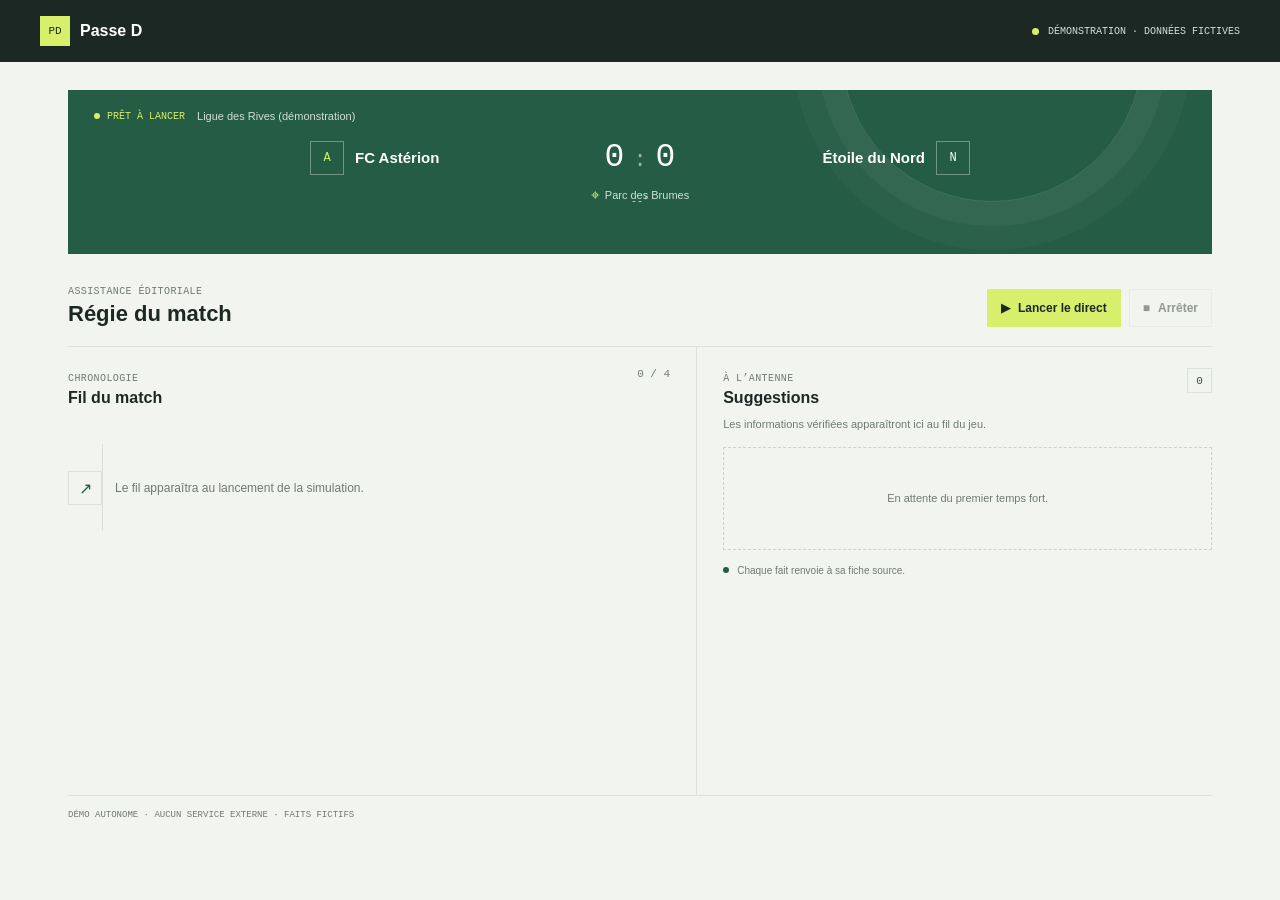
==== index.html @ b265de1b "Publish static Passe D demo on Pages" ====
<!doctype html>
<html lang="fr" data-mode="static">
  <head>
    <meta charset="utf-8">
    <meta name="viewport" content="width=device-width, initial-scale=1">
    <meta name="theme-color" content="#f2f4ef">
    <title>Passe D · Régie en direct</title>
    <link rel="stylesheet" href="app/static/style.css">
    <script src="app/static/selector.js" defer></script>
    <script src="app/static/app.js" defer></script>
  </head>
  <body>
    <header class="topbar">
      <a class="wordmark" href="./" aria-label="Passe D, accueil"><span class="mark">PD</span><span>Passe D</span></a>
      <span class="demo-tag"><span></span>DÉMONSTRATION · DONNÉES FICTIVES</span>
    </header>

    <main>
      <section class="match-strip" aria-label="Rencontre en cours">
        <div class="match-meta"><span class="live-state" id="connection-state">PRÊT À LANCER</span><span id="competition">Ligue des Rives</span></div>
        <div class="scoreboard">
          <div class="team home-team"><span class="team-mark mark-home">A</span><span id="home-team">FC Astérion</span></div>
          <div class="score"><span id="home-score">0</span><span class="score-separator">:</span><span id="away-score">0</span><small id="clock">--’</small></div>
          <div class="team away-team"><span id="away-team">Étoile du Nord</span><span class="team-mark mark-away">N</span></div>
        </div>
        <div class="venue-line"><span class="venue-pin" aria-hidden="true">⌖</span><span id="stadium">Parc des Brumes</span></div>
      </section>

      <section class="control-row" aria-label="Commandes de simulation">
        <div class="section-heading"><span class="eyebrow">ASSISTANCE ÉDITORIALE</span><h1>Régie du match</h1></div>
        <div class="controls">
          <button class="button button-primary" id="start-button" type="button" disabled><span aria-hidden="true">▶</span> Lancer le direct</button>
          <button class="button button-quiet" id="stop-button" type="button" disabled><span aria-hidden="true">■</span> Arrêter</button>
        </div>
      </section>

      <section class="workspace" aria-label="Fil du match et suggestions">
        <div class="timeline-panel">
          <div class="panel-head"><div><span class="eyebrow">CHRONOLOGIE</span><h2>Fil du match</h2></div><span class="event-count" id="event-count">0 / 4</span></div>
          <ol class="timeline" id="timeline" aria-live="polite">
            <li class="empty-timeline" id="empty-timeline"><span class="empty-icon">↗</span><span>Le fil apparaîtra au lancement de la simulation.</span></li>
          </ol>
        </div>

        <aside class="suggestions-panel" aria-labelledby="suggestions-title">
          <div class="panel-head"><div><span class="eyebrow">À L’ANTENNE</span><h2 id="suggestions-title">Suggestions</h2></div><span class="suggestion-count" id="suggestion-count">0</span></div>
          <p class="suggestion-intro" id="suggestion-intro">Les informations vérifiées apparaîtront ici au fil du jeu.</p>
          <div class="suggestion-list" id="suggestions" aria-live="polite" aria-relevant="additions text">
            <div class="empty-suggestions" id="empty-suggestions">En attente du premier temps fort.</div>
          </div>
          <div class="source-note"><span class="source-dot"></span>Chaque fait renvoie à sa fiche source.</div>
        </aside>
      </section>
      <footer>Démo autonome · Aucun service externe · Faits fictifs</footer>
    </main>
  </body>
</html>
---- app/static/style.css ----
:root {
  color-scheme: light;
  --paper: #f2f4ef;
  --surface: #ffffff;
  --ink: #1c2824;
  --muted: #6f7a73;
  --line: #dce2da;
  --green: #245c45;
  --lime: #d7ef6a;
  --red: #bd4d3e;
  --blue: #477a89;
  --mono: 'SFMono-Regular', Consolas, 'Liberation Mono', monospace;
  --sans: 'Avenir Next', 'Trebuchet MS', sans-serif;
}

* { box-sizing: border-box; }
body { margin: 0; background: var(--paper); color: var(--ink); font-family: var(--sans); font-size: 14px; }
button { font: inherit; }
.topbar { height: 62px; display: flex; align-items: center; justify-content: space-between; padding: 0 max(28px, calc((100vw - 1200px) / 2)); background: #1c2824; color: white; }
.wordmark { display: flex; align-items: center; gap: 10px; color: inherit; text-decoration: none; font-weight: 800; font-size: 16px; }
.mark { width: 30px; height: 30px; display: grid; place-items: center; background: var(--lime); color: var(--ink); font: 500 11px var(--mono); }
.demo-tag { display: flex; align-items: center; gap: 9px; color: #d4dfd5; font: 10px var(--mono); letter-spacing: 0; }
.demo-tag span, .source-dot { width: 7px; height: 7px; border-radius: 50%; background: var(--lime); }
main { max-width: 1200px; margin: 0 auto; padding: 28px 28px 24px; }
.match-strip { position: relative; overflow: hidden; min-height: 164px; padding: 20px 26px 17px; color: white; background: var(--green); }
.match-strip::after { content: ''; position: absolute; width: 300px; height: 300px; right: 6%; top: -190px; border: 1px solid rgb(255 255 255 / 13%); border-radius: 50%; box-shadow: 0 0 0 24px rgb(255 255 255 / 4%), 0 0 0 48px rgb(255 255 255 / 3%); pointer-events: none; }
.match-meta { display: flex; align-items: center; gap: 12px; color: #d1dfd5; font-size: 11px; }
.live-state { display: inline-flex; align-items: center; gap: 7px; color: var(--lime); font: 10px var(--mono); }
.live-state::before { content: ''; width: 6px; height: 6px; background: currentColor; border-radius: 50%; }
.scoreboard { position: relative; z-index: 1; display: grid; grid-template-columns: 1fr 132px 1fr; align-items: center; max-width: 660px; margin: 17px auto 10px; }
.team { display: flex; align-items: center; gap: 11px; font-size: 15px; font-weight: 700; }
.away-team { justify-content: flex-end; text-align: right; }
.team-mark { display: grid; flex: 0 0 34px; place-items: center; width: 34px; height: 34px; border: 1px solid rgb(255 255 255 / 35%); color: var(--lime); font: 500 12px var(--mono); }
.mark-away { color: #fff; }
.score { display: flex; justify-content: center; align-items: baseline; gap: 9px; font: 500 33px var(--mono); }
.score-separator { color: #9eb4a3; font-size: 22px; }
.score small { position: absolute; margin-top: 57px; color: #d1dfd5; font: 10px var(--mono); }
.venue-line { display: flex; justify-content: center; align-items: center; gap: 6px; color: #d1dfd5; font-size: 11px; }
.venue-pin { color: var(--lime); font-size: 15px; }
.control-row { display: flex; align-items: flex-end; justify-content: space-between; padding: 27px 0 19px; }
.eyebrow { color: var(--muted); font: 10px var(--mono); letter-spacing: .04em; }
h1, h2, p { margin: 0; }
h1 { margin-top: 4px; font-size: 22px; line-height: 1.2; }
h2 { margin-top: 4px; font-size: 16px; line-height: 1.2; }
.controls { display: flex; gap: 8px; }
.button { display: inline-flex; align-items: center; gap: 8px; height: 38px; padding: 0 13px; border: 1px solid transparent; cursor: pointer; font-size: 12px; font-weight: 700; transition: background .16s ease, transform .16s ease; }
.button:not(:disabled):active { transform: translateY(1px); }
.button-primary { background: var(--lime); color: var(--ink); }
.button-primary:hover:not(:disabled) { background: #c8e34d; }
.button-quiet { background: transparent; border-color: var(--line); color: var(--ink); }
.button-quiet:hover:not(:disabled) { background: #e7ebe4; }
.button:disabled { cursor: not-allowed; opacity: .44; }
.workspace { display: grid; grid-template-columns: minmax(0, 1.1fr) minmax(320px, .9fr); min-height: 450px; border-top: 1px solid var(--line); border-bottom: 1px solid var(--line); }
.timeline-panel { padding: 21px 26px 25px 0; border-right: 1px solid var(--line); }
.suggestions-panel { padding: 21px 0 25px 26px; }
.panel-head { display: flex; align-items: flex-start; justify-content: space-between; min-height: 43px; }
.event-count, .suggestion-count { color: var(--muted); font: 11px var(--mono); }
.suggestion-count { display: grid; width: 25px; height: 25px; place-items: center; border: 1px solid var(--line); color: var(--green); }
.timeline { position: relative; display: flex; flex-direction: column; gap: 0; margin: 17px 0 0; padding: 0; list-style: none; }
.timeline::before { content: ''; position: absolute; left: 34px; top: 16px; bottom: 17px; width: 1px; background: var(--line); }
.timeline-entry { position: relative; display: grid; grid-template-columns: 43px minmax(0, 1fr); gap: 15px; padding: 0 0 21px; animation: appear .28s ease both; }
.event-time { z-index: 1; width: 43px; padding: 4px 0; background: var(--paper); color: var(--green); text-align: center; font: 11px var(--mono); }
.event-copy { padding-top: 3px; }
.event-type { display: inline-flex; align-items: center; gap: 6px; margin-bottom: 5px; color: var(--muted); font: 9px var(--mono); text-transform: uppercase; }
.event-type::before { content: ''; width: 6px; height: 6px; background: var(--blue); border-radius: 50%; }
.event-type.goal::before { background: var(--red); }
.event-type.temps_mort::before { background: #a88334; }
.event-copy p { max-width: 570px; font-size: 13px; line-height: 1.55; }
.empty-timeline { display: flex; align-items: center; gap: 13px; min-height: 120px; color: var(--muted); font-size: 12px; }
.empty-icon { display: grid; width: 34px; height: 34px; place-items: center; border: 1px solid var(--line); color: var(--green); font-size: 16px; }
.suggestion-intro { margin: 5px 0 14px; color: var(--muted); font-size: 11px; line-height: 1.5; }
.suggestion-list { display: grid; gap: 9px; }
.suggestion-card { position: relative; padding: 13px 14px 12px; border-left: 3px solid var(--lime); background: var(--surface); animation: appear .28s ease both; }
.suggestion-card:nth-child(2) { animation-delay: 50ms; }
.suggestion-card:nth-child(3) { animation-delay: 100ms; }
.suggestion-title { margin-bottom: 6px; font-size: 12px; font-weight: 800; }
.suggestion-fact { color: #44524b; font-size: 11px; line-height: 1.5; }
.suggestion-source { display: block; margin-top: 9px; color: var(--muted); font: 9px var(--mono); overflow-wrap: anywhere; }
.empty-suggestions { min-height: 103px; display: grid; place-items: center; border: 1px dashed #cbd4cb; color: var(--muted); font-size: 11px; text-align: center; }
.source-note { display: flex; align-items: center; gap: 8px; margin-top: 15px; color: var(--muted); font-size: 10px; }
.source-note .source-dot { width: 6px; height: 6px; background: var(--green); }
footer { padding-top: 14px; color: var(--muted); font: 9px var(--mono); text-transform: uppercase; }
@keyframes appear { from { opacity: 0; transform: translateY(5px); } to { opacity: 1; transform: translateY(0); } }

@media (max-width: 720px) {
  .topbar { height: 56px; padding: 0 18px; }
  .demo-tag { gap: 6px; font-size: 8px; }
  main { padding: 18px 18px 20px; }
  .match-strip { min-height: 150px; padding: 17px 14px 14px; }
  .scoreboard { grid-template-columns: minmax(0, 1fr) 84px minmax(0, 1fr); margin-top: 19px; }
  .team { gap: 7px; font-size: 12px; line-height: 1.3; }
  .team-mark { flex-basis: 27px; width: 27px; height: 27px; }
  .score { gap: 6px; font-size: 28px; }
  .control-row { align-items: flex-start; flex-direction: column; gap: 15px; padding: 22px 0 15px; }
  .workspace { grid-template-columns: 1fr; }
  .timeline-panel { padding: 19px 0 18px; border-right: 0; border-bottom: 1px solid var(--line); }
  .suggestions-panel { padding: 19px 0 21px; }
  .timeline::before { bottom: 12px; }
  .suggestion-intro { margin-bottom: 11px; }
}
@media (max-width: 390px) {
  .topbar { padding: 0 12px; }
  .demo-tag { font-size: 7px; }
  main { padding-right: 12px; padding-left: 12px; }
  .scoreboard { grid-template-columns: minmax(0, 1fr) 70px minmax(0, 1fr); }
  .team { font-size: 11px; }
  .team-mark { display: none; }
  .button { padding: 0 10px; }
}
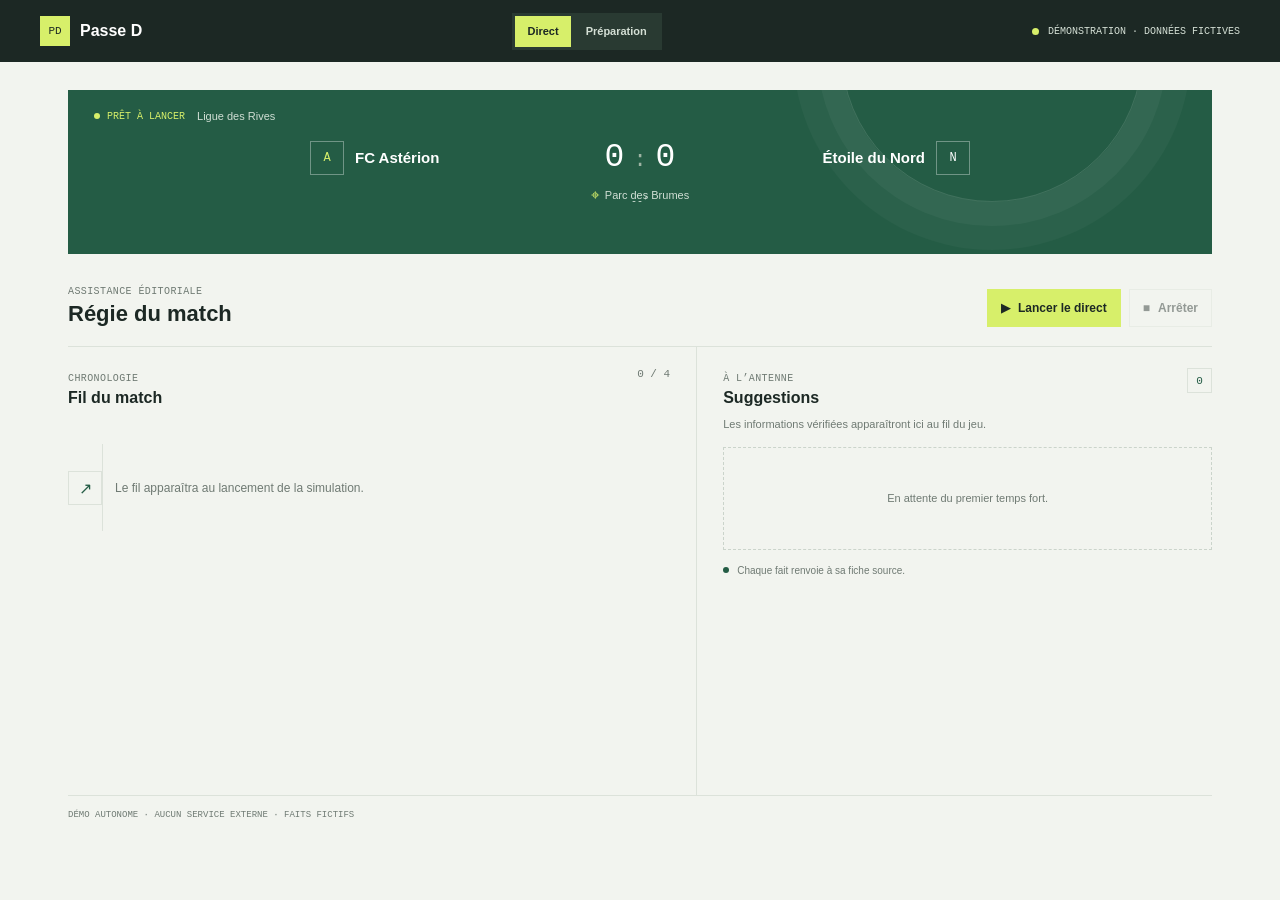
==== commit 8d4e1999: "Add pre-match preparation mode" ====
--- a/index.html
+++ b/index.html
@@ -7,15 +7,21 @@
     <title>Passe D · Régie en direct</title>
     <link rel="stylesheet" href="app/static/style.css">
     <script src="app/static/selector.js" defer></script>
+    <script src="app/static/preparation.js" defer></script>
     <script src="app/static/app.js" defer></script>
   </head>
   <body>
     <header class="topbar">
       <a class="wordmark" href="./" aria-label="Passe D, accueil"><span class="mark">PD</span><span>Passe D</span></a>
+      <nav class="view-tabs" role="tablist" aria-label="Mode de travail">
+        <button class="view-tab is-active" id="live-tab" type="button" role="tab" aria-selected="true" aria-controls="live-view">Direct</button>
+        <button class="view-tab" id="preparation-tab" type="button" role="tab" aria-selected="false" aria-controls="preparation-view">Préparation</button>
+      </nav>
       <span class="demo-tag"><span></span>DÉMONSTRATION · DONNÉES FICTIVES</span>
     </header>
 
     <main>
+      <section id="live-view" role="tabpanel" aria-labelledby="live-tab">
       <section class="match-strip" aria-label="Rencontre en cours">
         <div class="match-meta"><span class="live-state" id="connection-state">PRÊT À LANCER</span><span id="competition">Ligue des Rives</span></div>
         <div class="scoreboard">
@@ -44,6 +50,10 @@
 
         <aside class="suggestions-panel" aria-labelledby="suggestions-title">
           <div class="panel-head"><div><span class="eyebrow">À L’ANTENNE</span><h2 id="suggestions-title">Suggestions</h2></div><span class="suggestion-count" id="suggestion-count">0</span></div>
+          <section class="pinned-panel" id="pinned-section" aria-labelledby="pinned-title" hidden>
+            <div class="panel-head pinned-head"><div><span class="eyebrow">REPÈRES SAUVEGARDÉS</span><h3 id="pinned-title">Fiche de préparation</h3></div><span class="suggestion-count" id="pinned-count">0</span></div>
+            <div class="pinned-list" id="pinned-list"></div>
+          </section>
           <p class="suggestion-intro" id="suggestion-intro">Les informations vérifiées apparaîtront ici au fil du jeu.</p>
           <div class="suggestion-list" id="suggestions" aria-live="polite" aria-relevant="additions text">
             <div class="empty-suggestions" id="empty-suggestions">En attente du premier temps fort.</div>
@@ -51,6 +61,31 @@
           <div class="source-note"><span class="source-dot"></span>Chaque fait renvoie à sa fiche source.</div>
         </aside>
       </section>
+      </section>
+
+      <section id="preparation-view" role="tabpanel" aria-labelledby="preparation-tab" hidden>
+        <div class="preparation-heading">
+          <div><span class="eyebrow">AVANT LE COUP D’ENVOI</span><h1>Préparation du match</h1></div>
+          <span class="demo-tag demo-tag-light"><span></span>DONNÉES FICTIVES</span>
+        </div>
+        <p class="preparation-intro">Choisissez un ou plusieurs éléments pour consulter les faits disponibles dans la base.</p>
+        <form class="preparation-form" id="preparation-form">
+          <label class="preparation-field" for="player-input"><span>Joueur <small>facultatif</small></span><input id="player-input" name="player" list="player-options" autocomplete="off" placeholder="Ex. Inès Vela"></label>
+          <datalist id="player-options"></datalist>
+          <label class="preparation-field" for="competition-input"><span>Championnat <small>facultatif</small></span><input id="competition-input" name="competition" list="competition-options" autocomplete="off" placeholder="Ex. Ligue des Rives"></label>
+          <datalist id="competition-options"></datalist>
+          <label class="preparation-field" for="stadium-input"><span>Stade <small>facultatif</small></span><input id="stadium-input" name="stadium" list="stadium-options" autocomplete="off" placeholder="Ex. Parc des Brumes"></label>
+          <datalist id="stadium-options"></datalist>
+          <button class="button button-primary preparation-submit" type="submit"><span aria-hidden="true">⌕</span> Rechercher les faits</button>
+        </form>
+        <p class="preparation-status" id="preparation-status" role="status" aria-live="polite">La recherche s’appuie uniquement sur les données présentes dans la base.</p>
+        <section class="preparation-pinned" id="preparation-pinned-section" aria-labelledby="preparation-pinned-title" hidden>
+          <div class="preparation-group-head"><h2 id="preparation-pinned-title">Fiche épinglée pour le match</h2><span class="preparation-group-count" id="preparation-pin-count">0 FAIT</span></div>
+          <div class="preparation-facts" id="preparation-pinned-list"></div>
+        </section>
+        <div class="preparation-results" id="preparation-results" aria-live="polite"></div>
+      </section>
+
       <footer>Démo autonome · Aucun service externe · Faits fictifs</footer>
     </main>
   </body>
--- a/app/static/style.css
+++ b/app/static/style.css
@@ -16,11 +16,15 @@
 * { box-sizing: border-box; }
 body { margin: 0; background: var(--paper); color: var(--ink); font-family: var(--sans); font-size: 14px; }
 button { font: inherit; }
-.topbar { height: 62px; display: flex; align-items: center; justify-content: space-between; padding: 0 max(28px, calc((100vw - 1200px) / 2)); background: #1c2824; color: white; }
+.topbar { height: 62px; display: flex; align-items: center; justify-content: space-between; gap: 18px; padding: 0 max(28px, calc((100vw - 1200px) / 2)); background: #1c2824; color: white; }
 .wordmark { display: flex; align-items: center; gap: 10px; color: inherit; text-decoration: none; font-weight: 800; font-size: 16px; }
 .mark { width: 30px; height: 30px; display: grid; place-items: center; background: var(--lime); color: var(--ink); font: 500 11px var(--mono); }
 .demo-tag { display: flex; align-items: center; gap: 9px; color: #d4dfd5; font: 10px var(--mono); letter-spacing: 0; }
 .demo-tag span, .source-dot { width: 7px; height: 7px; border-radius: 50%; background: var(--lime); }
+.view-tabs { display: flex; align-items: center; gap: 3px; padding: 3px; background: #293a32; }
+.view-tab { min-height: 31px; padding: 0 12px; border: 0; background: transparent; color: #d4dfd5; cursor: pointer; font-size: 11px; font-weight: 700; }
+.view-tab:hover { color: white; }
+.view-tab.is-active { background: var(--lime); color: var(--ink); }
 main { max-width: 1200px; margin: 0 auto; padding: 28px 28px 24px; }
 .match-strip { position: relative; overflow: hidden; min-height: 164px; padding: 20px 26px 17px; color: white; background: var(--green); }
 .match-strip::after { content: ''; position: absolute; width: 300px; height: 300px; right: 6%; top: -190px; border: 1px solid rgb(255 255 255 / 13%); border-radius: 50%; box-shadow: 0 0 0 24px rgb(255 255 255 / 4%), 0 0 0 48px rgb(255 255 255 / 3%); pointer-events: none; }
@@ -79,12 +83,48 @@
 .empty-suggestions { min-height: 103px; display: grid; place-items: center; border: 1px dashed #cbd4cb; color: var(--muted); font-size: 11px; text-align: center; }
 .source-note { display: flex; align-items: center; gap: 8px; margin-top: 15px; color: var(--muted); font-size: 10px; }
 .source-note .source-dot { width: 6px; height: 6px; background: var(--green); }
+.pinned-panel { margin: 12px 0 17px; padding-top: 13px; border-top: 1px solid var(--line); }
+.pinned-head { min-height: 35px; margin-bottom: 5px; }
+.pinned-head h3 { margin: 3px 0 0; font-size: 12px; }
+.pinned-list { display: grid; gap: 7px; }
+.preparation-heading { display: flex; align-items: center; justify-content: space-between; gap: 16px; padding: 17px 0 8px; }
+.preparation-heading h1 { margin-top: 4px; }
+.demo-tag-light { color: var(--muted); }
+.demo-tag-light span { background: var(--green); }
+.preparation-intro { max-width: 640px; margin: 4px 0 22px; color: var(--muted); font-size: 12px; line-height: 1.6; }
+.preparation-form { display: grid; grid-template-columns: repeat(3, minmax(0, 1fr)); align-items: end; gap: 14px; padding: 18px; border: 1px solid var(--line); background: #e9ede6; }
+.preparation-field { display: grid; gap: 7px; min-width: 0; font-size: 11px; font-weight: 800; }
+.preparation-field small { margin-left: 4px; color: var(--muted); font-size: 10px; font-weight: 500; }
+.preparation-field input { width: 100%; height: 40px; padding: 0 11px; border: 1px solid #cbd4cb; border-radius: 0; outline: none; background: var(--surface); color: var(--ink); font: 12px var(--sans); }
+.preparation-field input:focus { border-color: var(--green); box-shadow: 0 0 0 2px rgb(36 92 69 / 12%); }
+.preparation-submit { min-height: 40px; justify-content: center; grid-column: 1 / -1; justify-self: end; }
+.preparation-status { min-height: 21px; margin-top: 13px; color: var(--muted); font-size: 11px; }
+.preparation-status.is-error { color: var(--red); }
+.preparation-pinned { margin-top: 19px; }
+.preparation-pinned .preparation-group-head { margin-bottom: 10px; }
+.preparation-results { padding-bottom: 18px; }
+.preparation-group { margin-top: 24px; }
+.preparation-group-head { display: flex; align-items: baseline; justify-content: space-between; gap: 10px; padding-bottom: 9px; border-bottom: 1px solid var(--line); }
+.preparation-group-head h2 { margin: 0; }
+.preparation-group-count { color: var(--muted); font: 10px var(--mono); }
+.preparation-facts { display: grid; grid-template-columns: repeat(auto-fit, minmax(min(100%, 290px), 1fr)); gap: 9px; padding-top: 10px; }
+.preparation-fact { display: flex; flex-direction: column; align-items: flex-start; min-width: 0; padding: 13px 14px; border-left: 3px solid var(--lime); background: var(--surface); animation: appear .24s ease both; }
+.preparation-fact-title { margin: 0 0 6px; font-size: 12px; font-weight: 800; }
+.preparation-fact-copy { color: #44524b; font-size: 11px; line-height: 1.55; }
+.preparation-fact-source { display: block; margin-top: 9px; color: var(--muted); font: 9px var(--mono); overflow-wrap: anywhere; }
+.pin-button { display: inline-flex; align-items: center; gap: 6px; min-height: 29px; margin-top: 10px; padding: 0 8px; border: 1px solid var(--line); background: transparent; color: var(--green); cursor: pointer; font-size: 10px; font-weight: 700; }
+.pin-button:hover { border-color: var(--green); background: #f3f6f1; }
+.preparation-empty { padding: 13px 0; color: var(--muted); font-size: 11px; }
 footer { padding-top: 14px; color: var(--muted); font: 9px var(--mono); text-transform: uppercase; }
 @keyframes appear { from { opacity: 0; transform: translateY(5px); } to { opacity: 1; transform: translateY(0); } }
 
 @media (max-width: 720px) {
-  .topbar { height: 56px; padding: 0 18px; }
+  .topbar { display: grid; grid-template-columns: auto 1fr; height: auto; min-height: 56px; gap: 8px 10px; padding: 10px 18px; }
+  .wordmark { grid-column: 1; }
+  .view-tabs { grid-column: 1 / -1; grid-row: 2; }
+  .view-tab { flex: 1; }
   .demo-tag { gap: 6px; font-size: 8px; }
+  .topbar > .demo-tag { grid-column: 2; grid-row: 1; justify-self: end; }
   main { padding: 18px 18px 20px; }
   .match-strip { min-height: 150px; padding: 17px 14px 14px; }
   .scoreboard { grid-template-columns: minmax(0, 1fr) 84px minmax(0, 1fr); margin-top: 19px; }
@@ -97,9 +137,13 @@
   .suggestions-panel { padding: 19px 0 21px; }
   .timeline::before { bottom: 12px; }
   .suggestion-intro { margin-bottom: 11px; }
+  .preparation-heading { padding-top: 5px; }
+  .preparation-form { grid-template-columns: 1fr; padding: 14px; gap: 12px; }
+  .preparation-submit { grid-column: auto; justify-self: stretch; }
+  .preparation-group { margin-top: 21px; }
 }
 @media (max-width: 390px) {
-  .topbar { padding: 0 12px; }
+  .topbar { padding-right: 12px; padding-left: 12px; }
   .demo-tag { font-size: 7px; }
   main { padding-right: 12px; padding-left: 12px; }
   .scoreboard { grid-template-columns: minmax(0, 1fr) 70px minmax(0, 1fr); }
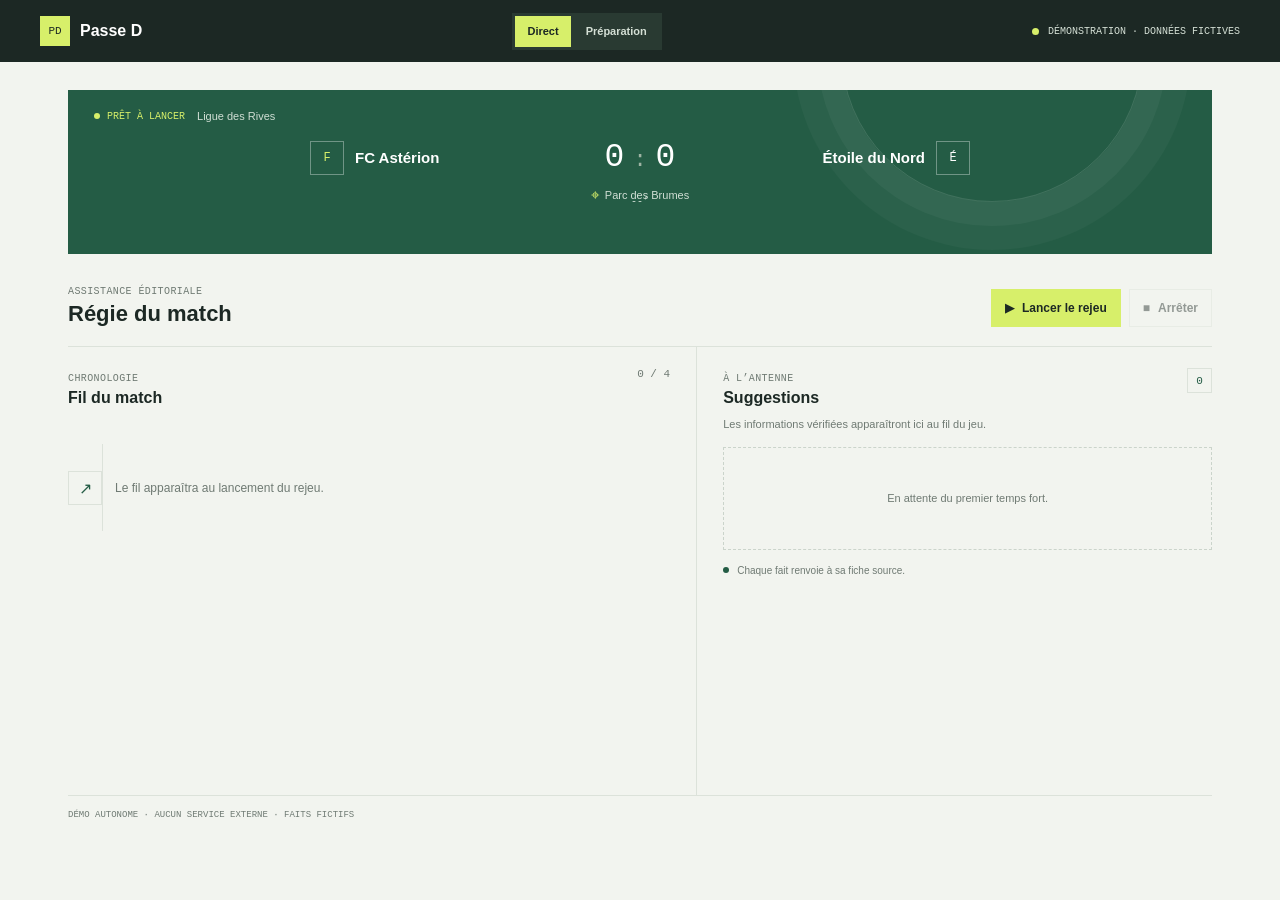
==== commit bc36ab21: "Ajoute un import de données réelles en local Remplace les données fictives par de vraies données qua" ====
--- a/index.html
+++ b/index.html
@@ -32,10 +32,10 @@
         <div class="venue-line"><span class="venue-pin" aria-hidden="true">⌖</span><span id="stadium">Parc des Brumes</span></div>
       </section>
 
-      <section class="control-row" aria-label="Commandes de simulation">
+      <section class="control-row" aria-label="Commandes de rejeu">
         <div class="section-heading"><span class="eyebrow">ASSISTANCE ÉDITORIALE</span><h1>Régie du match</h1></div>
         <div class="controls">
-          <button class="button button-primary" id="start-button" type="button" disabled><span aria-hidden="true">▶</span> Lancer le direct</button>
+          <button class="button button-primary" id="start-button" type="button" disabled><span aria-hidden="true">▶</span> Lancer le rejeu</button>
           <button class="button button-quiet" id="stop-button" type="button" disabled><span aria-hidden="true">■</span> Arrêter</button>
         </div>
       </section>
@@ -44,7 +44,7 @@
         <div class="timeline-panel">
           <div class="panel-head"><div><span class="eyebrow">CHRONOLOGIE</span><h2>Fil du match</h2></div><span class="event-count" id="event-count">0 / 4</span></div>
           <ol class="timeline" id="timeline" aria-live="polite">
-            <li class="empty-timeline" id="empty-timeline"><span class="empty-icon">↗</span><span>Le fil apparaîtra au lancement de la simulation.</span></li>
+            <li class="empty-timeline" id="empty-timeline"><span class="empty-icon">↗</span><span>Le fil apparaîtra au lancement du rejeu.</span></li>
           </ol>
         </div>
 
@@ -76,6 +76,9 @@
           <datalist id="competition-options"></datalist>
           <label class="preparation-field" for="stadium-input"><span>Stade <small>facultatif</small></span><input id="stadium-input" name="stadium" list="stadium-options" autocomplete="off" placeholder="Ex. Parc des Brumes"></label>
           <datalist id="stadium-options"></datalist>
+          <label class="preparation-field" for="home-team-input"><span>Équipe à domicile <small>facultatif</small></span><input id="home-team-input" name="homeTeam" list="team-options" autocomplete="off" placeholder="Ex. FC Astérion"></label>
+          <label class="preparation-field" for="away-team-input"><span>Équipe à l’extérieur <small>facultatif</small></span><input id="away-team-input" name="awayTeam" list="team-options" autocomplete="off" placeholder="Ex. Étoile du Nord"></label>
+          <datalist id="team-options"></datalist>
           <button class="button button-primary preparation-submit" type="submit"><span aria-hidden="true">⌕</span> Rechercher les faits</button>
         </form>
         <p class="preparation-status" id="preparation-status" role="status" aria-live="polite">La recherche s’appuie uniquement sur les données présentes dans la base.</p>
@@ -86,6 +89,7 @@
         <div class="preparation-results" id="preparation-results" aria-live="polite"></div>
       </section>
 
+      <aside class="data-attribution" id="data-attribution" hidden><span></span></aside>
       <footer>Démo autonome · Aucun service externe · Faits fictifs</footer>
     </main>
   </body>
--- a/app/static/style.css
+++ b/app/static/style.css
@@ -150,4 +150,8 @@
   .team { font-size: 11px; }
   .team-mark { display: none; }
   .button { padding: 0 10px; }
-}+}
+
+.data-attribution { display: flex; align-items: center; gap: 12px; margin-top: 24px; font-size: 13px; }
+.data-attribution[hidden] { display: none; }
+.data-attribution img { height: 28px; width: auto; }
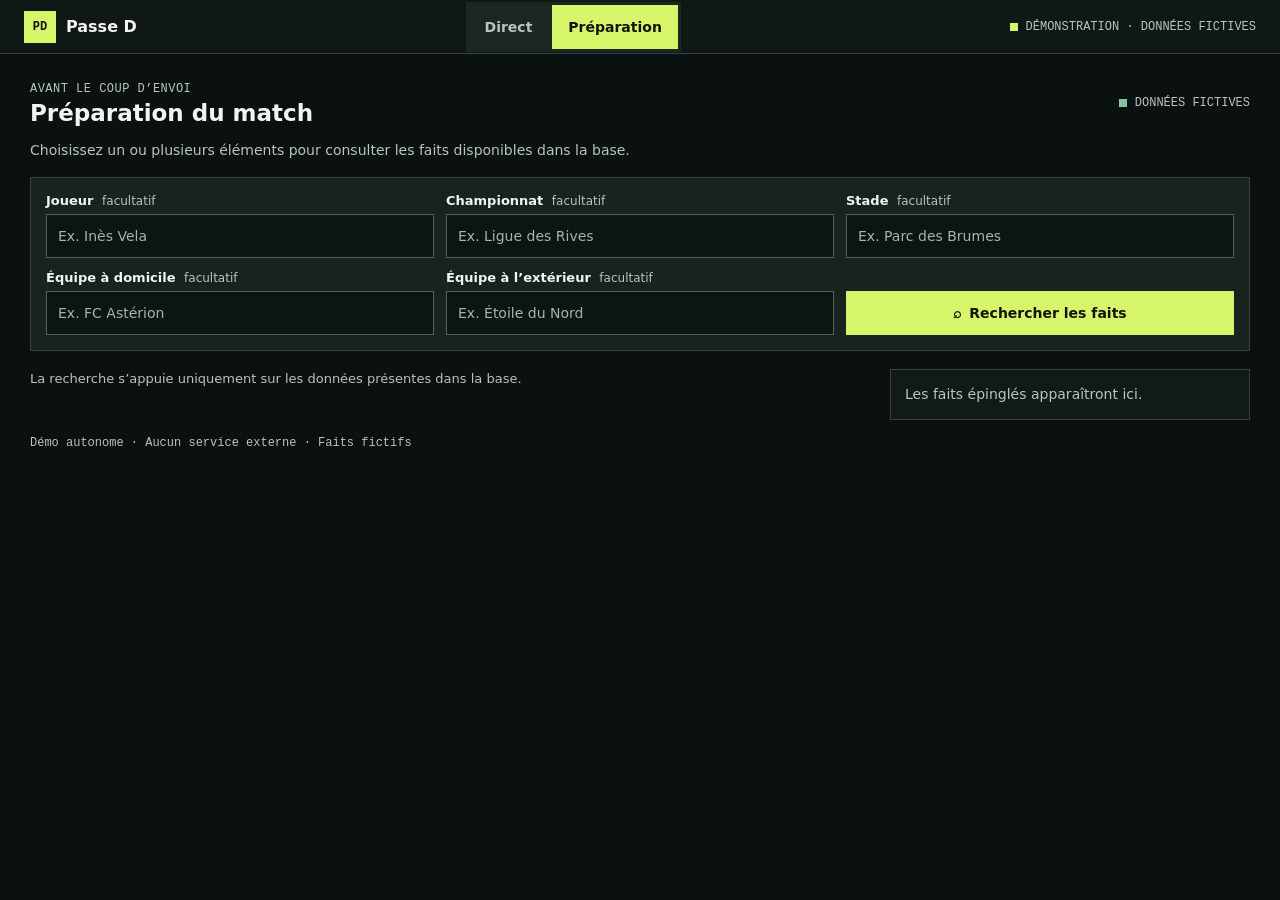
==== commit effe9434: "Rafraîchir l’interface de régie Co-authored-by: Copilot <223556219+Copilot@users.noreply.github.com>" ====
--- a/index.html
+++ b/index.html
@@ -3,39 +3,39 @@
   <head>
     <meta charset="utf-8">
     <meta name="viewport" content="width=device-width, initial-scale=1">
-    <meta name="theme-color" content="#f2f4ef">
+    <meta name="theme-color" content="#0b1110">
     <title>Passe D · Régie en direct</title>
     <link rel="stylesheet" href="app/static/style.css">
     <script src="app/static/selector.js" defer></script>
     <script src="app/static/preparation.js" defer></script>
     <script src="app/static/app.js" defer></script>
   </head>
-  <body>
+  <body class="preparation-active">
     <header class="topbar">
       <a class="wordmark" href="./" aria-label="Passe D, accueil"><span class="mark">PD</span><span>Passe D</span></a>
       <nav class="view-tabs" role="tablist" aria-label="Mode de travail">
-        <button class="view-tab is-active" id="live-tab" type="button" role="tab" aria-selected="true" aria-controls="live-view">Direct</button>
-        <button class="view-tab" id="preparation-tab" type="button" role="tab" aria-selected="false" aria-controls="preparation-view">Préparation</button>
+        <button class="view-tab" id="live-tab" type="button" role="tab" aria-selected="false" aria-controls="live-view">Direct</button>
+        <button class="view-tab is-active" id="preparation-tab" type="button" role="tab" aria-selected="true" aria-controls="preparation-view">Préparation</button>
       </nav>
       <span class="demo-tag"><span></span>DÉMONSTRATION · DONNÉES FICTIVES</span>
     </header>
 
     <main>
-      <section id="live-view" role="tabpanel" aria-labelledby="live-tab">
+      <section id="live-view" role="tabpanel" aria-labelledby="live-tab" hidden>
       <section class="match-strip" aria-label="Rencontre en cours">
         <div class="match-meta"><span class="live-state" id="connection-state">PRÊT À LANCER</span><span id="competition">Ligue des Rives</span></div>
         <div class="scoreboard">
-          <div class="team home-team"><span class="team-mark mark-home">A</span><span id="home-team">FC Astérion</span></div>
+          <div class="team home-team"><span id="home-team">FC Astérion</span></div>
           <div class="score"><span id="home-score">0</span><span class="score-separator">:</span><span id="away-score">0</span><small id="clock">--’</small></div>
-          <div class="team away-team"><span id="away-team">Étoile du Nord</span><span class="team-mark mark-away">N</span></div>
+          <div class="team away-team"><span id="away-team">Étoile du Nord</span></div>
         </div>
-        <div class="venue-line"><span class="venue-pin" aria-hidden="true">⌖</span><span id="stadium">Parc des Brumes</span></div>
+        <div class="venue-line"><span id="stadium">Parc des Brumes</span><span class="venue-separator" aria-hidden="true">·</span><span>Stade</span></div>
       </section>
 
-      <section class="control-row" aria-label="Commandes de rejeu">
+      <section class="control-row" aria-label="Commandes de simulation">
         <div class="section-heading"><span class="eyebrow">ASSISTANCE ÉDITORIALE</span><h1>Régie du match</h1></div>
         <div class="controls">
-          <button class="button button-primary" id="start-button" type="button" disabled><span aria-hidden="true">▶</span> Lancer le rejeu</button>
+          <button class="button button-primary" id="start-button" type="button" disabled><span aria-hidden="true">▶</span> Lancer le direct</button>
           <button class="button button-quiet" id="stop-button" type="button" disabled><span aria-hidden="true">■</span> Arrêter</button>
         </div>
       </section>
@@ -44,7 +44,7 @@
         <div class="timeline-panel">
           <div class="panel-head"><div><span class="eyebrow">CHRONOLOGIE</span><h2>Fil du match</h2></div><span class="event-count" id="event-count">0 / 4</span></div>
           <ol class="timeline" id="timeline" aria-live="polite">
-            <li class="empty-timeline" id="empty-timeline"><span class="empty-icon">↗</span><span>Le fil apparaîtra au lancement du rejeu.</span></li>
+            <li class="empty-timeline" id="empty-timeline"><span class="empty-icon">↗</span><span>Le fil apparaîtra au lancement de la simulation.</span></li>
           </ol>
         </div>
 
@@ -63,7 +63,7 @@
       </section>
       </section>
 
-      <section id="preparation-view" role="tabpanel" aria-labelledby="preparation-tab" hidden>
+      <section id="preparation-view" role="tabpanel" aria-labelledby="preparation-tab">
         <div class="preparation-heading">
           <div><span class="eyebrow">AVANT LE COUP D’ENVOI</span><h1>Préparation du match</h1></div>
           <span class="demo-tag demo-tag-light"><span></span>DONNÉES FICTIVES</span>
@@ -81,15 +81,21 @@
           <datalist id="team-options"></datalist>
           <button class="button button-primary preparation-submit" type="submit"><span aria-hidden="true">⌕</span> Rechercher les faits</button>
         </form>
-        <p class="preparation-status" id="preparation-status" role="status" aria-live="polite">La recherche s’appuie uniquement sur les données présentes dans la base.</p>
-        <section class="preparation-pinned" id="preparation-pinned-section" aria-labelledby="preparation-pinned-title" hidden>
-          <div class="preparation-group-head"><h2 id="preparation-pinned-title">Fiche épinglée pour le match</h2><span class="preparation-group-count" id="preparation-pin-count">0 FAIT</span></div>
-          <div class="preparation-facts" id="preparation-pinned-list"></div>
-        </section>
-        <div class="preparation-results" id="preparation-results" aria-live="polite"></div>
+        <div class="preparation-workspace">
+          <div class="preparation-main">
+            <p class="preparation-status" id="preparation-status" role="status" aria-live="polite">La recherche s’appuie uniquement sur les données présentes dans la base.</p>
+            <div class="preparation-results" id="preparation-results" aria-live="polite"></div>
+          </div>
+          <aside class="preparation-pin-column" aria-label="Fiche épinglée">
+            <section class="preparation-pinned" id="preparation-pinned-section" aria-labelledby="preparation-pinned-title" hidden>
+              <div class="preparation-group-head"><h2 id="preparation-pinned-title">Fiche épinglée pour le match</h2><span class="preparation-group-count" id="preparation-pin-count">0 FAIT</span></div>
+              <div class="preparation-facts" id="preparation-pinned-list"></div>
+            </section>
+            <p class="preparation-pin-empty" id="preparation-pin-empty">Les faits épinglés apparaîtront ici.</p>
+          </aside>
+        </div>
       </section>
 
-      <aside class="data-attribution" id="data-attribution" hidden><span></span></aside>
       <footer>Démo autonome · Aucun service externe · Faits fictifs</footer>
     </main>
   </body>
--- a/app/static/style.css
+++ b/app/static/style.css
@@ -1,157 +1,221 @@
 :root {
-  color-scheme: light;
-  --paper: #f2f4ef;
-  --surface: #ffffff;
-  --ink: #1c2824;
-  --muted: #6f7a73;
-  --line: #dce2da;
-  --green: #245c45;
-  --lime: #d7ef6a;
-  --red: #bd4d3e;
-  --blue: #477a89;
-  --mono: 'SFMono-Regular', Consolas, 'Liberation Mono', monospace;
-  --sans: 'Avenir Next', 'Trebuchet MS', sans-serif;
+  color-scheme: dark;
+  --paper: #0b1110;
+  --surface: #111a17;
+  --surface-raised: #18231f;
+  --ink: #f0f5f1;
+  --muted: #b7c5bc;
+  --line: #34443b;
+  --green: #83c4a0;
+  --lime: #d7f56a;
+  --red: #ff9588;
+  --yellow: #f2d578;
+  --blue: #9dc9d8;
+  --sans: system-ui, -apple-system, BlinkMacSystemFont, "Segoe UI", sans-serif;
+  --mono: ui-monospace, SFMono-Regular, Consolas, "Liberation Mono", monospace;
 }
 
 * { box-sizing: border-box; }
+html { min-width: 320px; background: var(--paper); }
 body { margin: 0; background: var(--paper); color: var(--ink); font-family: var(--sans); font-size: 14px; }
-button { font: inherit; }
-.topbar { height: 62px; display: flex; align-items: center; justify-content: space-between; gap: 18px; padding: 0 max(28px, calc((100vw - 1200px) / 2)); background: #1c2824; color: white; }
-.wordmark { display: flex; align-items: center; gap: 10px; color: inherit; text-decoration: none; font-weight: 800; font-size: 16px; }
-.mark { width: 30px; height: 30px; display: grid; place-items: center; background: var(--lime); color: var(--ink); font: 500 11px var(--mono); }
-.demo-tag { display: flex; align-items: center; gap: 9px; color: #d4dfd5; font: 10px var(--mono); letter-spacing: 0; }
-.demo-tag span, .source-dot { width: 7px; height: 7px; border-radius: 50%; background: var(--lime); }
-.view-tabs { display: flex; align-items: center; gap: 3px; padding: 3px; background: #293a32; }
-.view-tab { min-height: 31px; padding: 0 12px; border: 0; background: transparent; color: #d4dfd5; cursor: pointer; font-size: 11px; font-weight: 700; }
-.view-tab:hover { color: white; }
-.view-tab.is-active { background: var(--lime); color: var(--ink); }
-main { max-width: 1200px; margin: 0 auto; padding: 28px 28px 24px; }
-.match-strip { position: relative; overflow: hidden; min-height: 164px; padding: 20px 26px 17px; color: white; background: var(--green); }
-.match-strip::after { content: ''; position: absolute; width: 300px; height: 300px; right: 6%; top: -190px; border: 1px solid rgb(255 255 255 / 13%); border-radius: 50%; box-shadow: 0 0 0 24px rgb(255 255 255 / 4%), 0 0 0 48px rgb(255 255 255 / 3%); pointer-events: none; }
-.match-meta { display: flex; align-items: center; gap: 12px; color: #d1dfd5; font-size: 11px; }
-.live-state { display: inline-flex; align-items: center; gap: 7px; color: var(--lime); font: 10px var(--mono); }
-.live-state::before { content: ''; width: 6px; height: 6px; background: currentColor; border-radius: 50%; }
-.scoreboard { position: relative; z-index: 1; display: grid; grid-template-columns: 1fr 132px 1fr; align-items: center; max-width: 660px; margin: 17px auto 10px; }
-.team { display: flex; align-items: center; gap: 11px; font-size: 15px; font-weight: 700; }
-.away-team { justify-content: flex-end; text-align: right; }
-.team-mark { display: grid; flex: 0 0 34px; place-items: center; width: 34px; height: 34px; border: 1px solid rgb(255 255 255 / 35%); color: var(--lime); font: 500 12px var(--mono); }
-.mark-away { color: #fff; }
-.score { display: flex; justify-content: center; align-items: baseline; gap: 9px; font: 500 33px var(--mono); }
-.score-separator { color: #9eb4a3; font-size: 22px; }
-.score small { position: absolute; margin-top: 57px; color: #d1dfd5; font: 10px var(--mono); }
-.venue-line { display: flex; justify-content: center; align-items: center; gap: 6px; color: #d1dfd5; font-size: 11px; }
-.venue-pin { color: var(--lime); font-size: 15px; }
-.control-row { display: flex; align-items: flex-end; justify-content: space-between; padding: 27px 0 19px; }
-.eyebrow { color: var(--muted); font: 10px var(--mono); letter-spacing: .04em; }
-h1, h2, p { margin: 0; }
-h1 { margin-top: 4px; font-size: 22px; line-height: 1.2; }
-h2 { margin-top: 4px; font-size: 16px; line-height: 1.2; }
-.controls { display: flex; gap: 8px; }
-.button { display: inline-flex; align-items: center; gap: 8px; height: 38px; padding: 0 13px; border: 1px solid transparent; cursor: pointer; font-size: 12px; font-weight: 700; transition: background .16s ease, transform .16s ease; }
+button, input { font: inherit; }
+[hidden] { display: none !important; }
+:focus-visible { outline: 3px solid var(--lime); outline-offset: 3px; }
+
+.topbar {
+  position: relative;
+  z-index: 3;
+  display: flex;
+  align-items: center;
+  justify-content: space-between;
+  gap: 20px;
+  height: 54px;
+  min-height: 54px;
+  padding: 0 max(24px, calc((100vw - 1440px) / 2));
+  border-bottom: 1px solid var(--line);
+  background: #101815;
+}
+.wordmark { display: flex; min-height: 44px; align-items: center; gap: 10px; color: var(--ink); text-decoration: none; font-size: 16px; font-weight: 800; }
+.mark { display: grid; width: 32px; height: 32px; place-items: center; background: var(--lime); color: #10150b; font: 700 12px var(--mono); }
+.demo-tag { display: flex; align-items: center; gap: 8px; color: var(--muted); font: 12px var(--mono); }
+.demo-tag span, .source-dot { width: 8px; height: 8px; flex: 0 0 8px; background: var(--lime); }
+.view-tabs { display: flex; align-items: center; gap: 4px; padding: 3px; background: #1b2822; }
+.view-tab { min-height: 44px; padding: 0 16px; border: 0; background: transparent; color: var(--muted); cursor: pointer; font-size: 14px; font-weight: 700; }
+.view-tab:hover { color: var(--ink); }
+.view-tab.is-active { background: var(--lime); color: #10150b; }
+
+main { max-width: 1500px; margin: 0 auto; padding: 20px 30px 24px; }
+.match-strip { position: sticky; top: 0; z-index: 2; display: flex; flex-direction: column; justify-content: center; gap: 8px; min-height: 150px; padding: 14px 24px; border: 1px solid #314238; background: #142019; color: var(--ink); }
+.match-meta { display: flex; align-items: center; justify-content: center; gap: 12px; color: var(--muted); font-size: 13px; }
+.live-state { display: inline-flex; align-items: center; min-height: 24px; padding: 2px 8px; border: 1px solid #516448; color: var(--lime); font: 12px var(--mono); }
+.live-state.is-active { border-color: var(--lime); background: #24311a; }
+.scoreboard { display: grid; grid-template-columns: minmax(0, 1fr) 150px minmax(0, 1fr); align-items: center; width: min(100%, 900px); margin: 0 auto; }
+.team { min-width: 0; font-size: 16px; font-weight: 700; overflow-wrap: anywhere; }
+.away-team { text-align: right; }
+.score { display: grid; grid-template-columns: 1fr auto 1fr; align-items: center; gap: 4px; font: 700 42px/1 var(--mono); font-variant-numeric: tabular-nums; text-align: center; }
+.score-separator { color: var(--muted); font-size: 26px; }
+.score small { grid-column: 1 / -1; margin-top: 6px; color: var(--lime); font: 700 16px/1.2 var(--mono); font-variant-numeric: tabular-nums; }
+.venue-line { display: flex; justify-content: center; align-items: center; gap: 7px; color: var(--muted); font-size: 13px; }
+.venue-separator { color: var(--green); }
+
+.control-row { display: flex; align-items: center; justify-content: space-between; gap: 18px; padding: 17px 0 14px; }
+.eyebrow { color: var(--muted); font: 12px var(--mono); letter-spacing: .04em; }
+h1, h2, h3, p { margin: 0; }
+h1 { margin-top: 4px; font-size: 23px; line-height: 1.2; }
+h2 { margin-top: 4px; font-size: 18px; line-height: 1.25; }
+.controls { display: flex; flex-wrap: wrap; gap: 8px; }
+.button { display: inline-flex; align-items: center; justify-content: center; gap: 8px; min-height: 44px; padding: 0 16px; border: 1px solid transparent; cursor: pointer; font-size: 14px; font-weight: 750; transition: background .16s ease, transform .16s ease; }
 .button:not(:disabled):active { transform: translateY(1px); }
-.button-primary { background: var(--lime); color: var(--ink); }
-.button-primary:hover:not(:disabled) { background: #c8e34d; }
-.button-quiet { background: transparent; border-color: var(--line); color: var(--ink); }
-.button-quiet:hover:not(:disabled) { background: #e7ebe4; }
-.button:disabled { cursor: not-allowed; opacity: .44; }
-.workspace { display: grid; grid-template-columns: minmax(0, 1.1fr) minmax(320px, .9fr); min-height: 450px; border-top: 1px solid var(--line); border-bottom: 1px solid var(--line); }
-.timeline-panel { padding: 21px 26px 25px 0; border-right: 1px solid var(--line); }
-.suggestions-panel { padding: 21px 0 25px 26px; }
-.panel-head { display: flex; align-items: flex-start; justify-content: space-between; min-height: 43px; }
-.event-count, .suggestion-count { color: var(--muted); font: 11px var(--mono); }
-.suggestion-count { display: grid; width: 25px; height: 25px; place-items: center; border: 1px solid var(--line); color: var(--green); }
-.timeline { position: relative; display: flex; flex-direction: column; gap: 0; margin: 17px 0 0; padding: 0; list-style: none; }
-.timeline::before { content: ''; position: absolute; left: 34px; top: 16px; bottom: 17px; width: 1px; background: var(--line); }
-.timeline-entry { position: relative; display: grid; grid-template-columns: 43px minmax(0, 1fr); gap: 15px; padding: 0 0 21px; animation: appear .28s ease both; }
-.event-time { z-index: 1; width: 43px; padding: 4px 0; background: var(--paper); color: var(--green); text-align: center; font: 11px var(--mono); }
-.event-copy { padding-top: 3px; }
-.event-type { display: inline-flex; align-items: center; gap: 6px; margin-bottom: 5px; color: var(--muted); font: 9px var(--mono); text-transform: uppercase; }
-.event-type::before { content: ''; width: 6px; height: 6px; background: var(--blue); border-radius: 50%; }
-.event-type.goal::before { background: var(--red); }
-.event-type.temps_mort::before { background: #a88334; }
-.event-copy p { max-width: 570px; font-size: 13px; line-height: 1.55; }
-.empty-timeline { display: flex; align-items: center; gap: 13px; min-height: 120px; color: var(--muted); font-size: 12px; }
-.empty-icon { display: grid; width: 34px; height: 34px; place-items: center; border: 1px solid var(--line); color: var(--green); font-size: 16px; }
-.suggestion-intro { margin: 5px 0 14px; color: var(--muted); font-size: 11px; line-height: 1.5; }
+.button-primary { background: var(--lime); color: #10150b; }
+.button-primary:hover:not(:disabled) { background: #e4ff91; }
+.button-quiet { border-color: var(--line); background: #17211d; color: var(--ink); }
+.button-quiet:hover:not(:disabled) { border-color: #708175; background: #202e27; }
+.button:disabled { border-color: #3a463f; background: #202923; color: #a7b2aa; cursor: not-allowed; }
+
+.workspace { display: grid; grid-template-columns: minmax(0, 1.08fr) minmax(360px, .92fr); min-height: 460px; border-top: 1px solid var(--line); border-bottom: 1px solid var(--line); }
+.timeline-panel { min-width: 0; padding: 18px 24px 22px 0; border-right: 1px solid var(--line); }
+.suggestions-panel { min-width: 0; padding: 18px 0 22px 24px; }
+.panel-head { display: flex; align-items: flex-start; justify-content: space-between; gap: 16px; min-height: 48px; }
+.event-count, .suggestion-count { color: var(--muted); font: 13px var(--mono); font-variant-numeric: tabular-nums; }
+.suggestion-count { display: grid; min-width: 30px; min-height: 30px; place-items: center; border: 1px solid var(--line); color: var(--lime); }
+.timeline { position: relative; display: flex; flex-direction: column; gap: 0; margin: 10px 0 0; padding: 0; list-style: none; }
+.timeline-entry { position: relative; display: grid; grid-template-columns: 58px minmax(0, 1fr); gap: 14px; padding: 0 0 17px; animation: appear .24s ease both; }
+.timeline-entry.is-latest { animation: latest-event 1.6s ease-out both; }
+.event-time { align-self: start; padding: 5px 3px; border: 1px solid var(--line); background: #111a17; color: var(--green); text-align: center; font: 13px var(--mono); font-variant-numeric: tabular-nums; }
+.event-copy { min-width: 0; padding: 1px 0 0; }
+.event-type { display: inline-flex; align-items: center; min-height: 26px; margin: 0 0 6px; padding: 3px 8px; border: 1px solid #415348; border-left: 4px solid var(--green); color: var(--ink); background: var(--surface-raised); font-size: 12px; font-weight: 750; }
+.event-type.goal { border-color: #799342; border-left-color: var(--lime); color: var(--lime); }
+.event-type.yellow_card { border-color: #75663a; border-left-color: var(--yellow); }
+.event-type.red_card { border-color: #76483f; border-left-color: var(--red); }
+.event-type.substitution { border-color: #405d68; border-left-color: var(--blue); }
+.event-type.temps_mort { border-color: #63534a; border-left-color: #d2aa8d; }
+.event-type.whistle, .event-type.penalty, .event-type.penalty_shootout { border-color: #75663a; border-left-color: var(--yellow); }
+.event-copy p { max-width: 650px; font-size: 14px; line-height: 1.5; }
+.empty-timeline { display: flex; align-items: center; gap: 12px; min-height: 130px; color: var(--muted); font-size: 14px; }
+.empty-icon { display: grid; width: 38px; height: 38px; flex: 0 0 38px; place-items: center; border: 1px solid var(--line); color: var(--green); font-size: 18px; }
+
+.suggestion-intro { margin: 2px 0 12px; color: var(--muted); font-size: 13px; line-height: 1.5; }
 .suggestion-list { display: grid; gap: 9px; }
-.suggestion-card { position: relative; padding: 13px 14px 12px; border-left: 3px solid var(--lime); background: var(--surface); animation: appear .28s ease both; }
-.suggestion-card:nth-child(2) { animation-delay: 50ms; }
-.suggestion-card:nth-child(3) { animation-delay: 100ms; }
-.suggestion-title { margin-bottom: 6px; font-size: 12px; font-weight: 800; }
-.suggestion-fact { color: #44524b; font-size: 11px; line-height: 1.5; }
-.suggestion-source { display: block; margin-top: 9px; color: var(--muted); font: 9px var(--mono); overflow-wrap: anywhere; }
-.empty-suggestions { min-height: 103px; display: grid; place-items: center; border: 1px dashed #cbd4cb; color: var(--muted); font-size: 11px; text-align: center; }
-.source-note { display: flex; align-items: center; gap: 8px; margin-top: 15px; color: var(--muted); font-size: 10px; }
-.source-note .source-dot { width: 6px; height: 6px; background: var(--green); }
-.pinned-panel { margin: 12px 0 17px; padding-top: 13px; border-top: 1px solid var(--line); }
-.pinned-head { min-height: 35px; margin-bottom: 5px; }
-.pinned-head h3 { margin: 3px 0 0; font-size: 12px; }
-.pinned-list { display: grid; gap: 7px; }
-.preparation-heading { display: flex; align-items: center; justify-content: space-between; gap: 16px; padding: 17px 0 8px; }
+.suggestion-card { min-width: 0; padding: 13px 15px; border: 1px solid var(--line); border-left: 4px solid #607367; background: var(--surface); animation: appear .24s ease both; }
+.suggestion-card:first-child { border-color: #819548; border-left-color: var(--lime); background: #1b2718; }
+.suggestion-card:nth-child(n + 2) { border-left-color: #52635a; }
+.suggestion-title { margin: 0 0 6px; font-size: 15px; font-weight: 800; line-height: 1.35; }
+.suggestion-card:first-child .suggestion-title { color: var(--lime); font-size: 20px; }
+.suggestion-fact { color: var(--ink); font-size: 15px; line-height: 1.5; }
+.suggestion-card:first-child .suggestion-fact { color: #f4f8e9; font-size: 18px; line-height: 1.45; }
+.suggestion-source, .preparation-fact-source { display: block; margin-top: 10px; color: var(--muted); font-size: 13px; line-height: 1.4; overflow-wrap: anywhere; }
+.source-details { margin-top: 6px; color: var(--muted); font-size: 12px; }
+.source-details summary { width: fit-content; min-height: 44px; padding: 10px 0; cursor: pointer; }
+.source-details code { display: inline-block; margin-top: 4px; padding: 4px 7px; background: #0b1110; color: var(--green); font: 12px var(--mono); overflow-wrap: anywhere; }
+.empty-suggestions { display: grid; min-height: 110px; place-items: center; padding: 16px; border: 1px dashed #536259; color: var(--muted); font-size: 14px; text-align: center; }
+.source-note { display: flex; align-items: center; gap: 9px; margin-top: 14px; color: var(--muted); font-size: 13px; }
+.source-note .source-dot { background: var(--green); }
+.pinned-panel { margin: 0 0 16px; padding: 12px; border: 1px solid var(--line); background: #131e19; }
+.pinned-head { min-height: 42px; margin-bottom: 6px; }
+.pinned-head h3 { margin: 3px 0 0; font-size: 14px; }
+.pinned-list { display: grid; gap: 8px; }
+.pinned-list .preparation-fact { padding: 10px; }
+.pinned-list .pin-button { min-height: 44px; }
+
+.preparation-heading { display: flex; align-items: center; justify-content: space-between; gap: 16px; padding: 5px 0 8px; }
 .preparation-heading h1 { margin-top: 4px; }
 .demo-tag-light { color: var(--muted); }
 .demo-tag-light span { background: var(--green); }
-.preparation-intro { max-width: 640px; margin: 4px 0 22px; color: var(--muted); font-size: 12px; line-height: 1.6; }
-.preparation-form { display: grid; grid-template-columns: repeat(3, minmax(0, 1fr)); align-items: end; gap: 14px; padding: 18px; border: 1px solid var(--line); background: #e9ede6; }
-.preparation-field { display: grid; gap: 7px; min-width: 0; font-size: 11px; font-weight: 800; }
-.preparation-field small { margin-left: 4px; color: var(--muted); font-size: 10px; font-weight: 500; }
-.preparation-field input { width: 100%; height: 40px; padding: 0 11px; border: 1px solid #cbd4cb; border-radius: 0; outline: none; background: var(--surface); color: var(--ink); font: 12px var(--sans); }
-.preparation-field input:focus { border-color: var(--green); box-shadow: 0 0 0 2px rgb(36 92 69 / 12%); }
-.preparation-submit { min-height: 40px; justify-content: center; grid-column: 1 / -1; justify-self: end; }
-.preparation-status { min-height: 21px; margin-top: 13px; color: var(--muted); font-size: 11px; }
+.preparation-intro { max-width: 720px; margin: 4px 0 16px; color: var(--muted); font-size: 14px; line-height: 1.5; }
+.preparation-form { display: grid; grid-template-columns: repeat(6, minmax(0, 1fr)); align-items: end; gap: 12px; padding: 15px; border: 1px solid var(--line); background: var(--surface-raised); }
+.preparation-field { display: grid; grid-column: span 2; gap: 6px; min-width: 0; font-size: 13px; font-weight: 750; }
+.preparation-field small { margin-left: 4px; color: var(--muted); font-size: 12px; font-weight: 500; }
+.preparation-field input { width: 100%; min-width: 0; min-height: 44px; padding: 0 11px; border: 1px solid #536259; border-radius: 0; background: #0d1512; color: var(--ink); font: 14px var(--sans); }
+.preparation-field input::placeholder { color: #a6b4aa; opacity: 1; }
+.preparation-field input:focus { border-color: var(--lime); }
+.preparation-submit { grid-column: span 2; justify-self: stretch; }
+.preparation-status { min-height: 22px; margin: 0 0 13px; color: var(--muted); font-size: 13px; line-height: 1.5; }
 .preparation-status.is-error { color: var(--red); }
-.preparation-pinned { margin-top: 19px; }
+.preparation-workspace { display: grid; grid-template-columns: minmax(0, 1fr) minmax(280px, 360px); align-items: start; gap: 24px; margin-top: 18px; }
+.preparation-main { min-width: 0; }
+.preparation-pin-column { position: sticky; top: 16px; min-width: 0; padding: 14px; border: 1px solid var(--line); background: var(--surface); }
+.preparation-pin-empty { color: var(--muted); font-size: 14px; line-height: 1.5; }
 .preparation-pinned .preparation-group-head { margin-bottom: 10px; }
+.preparation-pinned .preparation-facts { grid-template-columns: 1fr; }
 .preparation-results { padding-bottom: 18px; }
-.preparation-group { margin-top: 24px; }
+.preparation-group { margin: 0 0 22px; }
 .preparation-group-head { display: flex; align-items: baseline; justify-content: space-between; gap: 10px; padding-bottom: 9px; border-bottom: 1px solid var(--line); }
 .preparation-group-head h2 { margin: 0; }
-.preparation-group-count { color: var(--muted); font: 10px var(--mono); }
-.preparation-facts { display: grid; grid-template-columns: repeat(auto-fit, minmax(min(100%, 290px), 1fr)); gap: 9px; padding-top: 10px; }
-.preparation-fact { display: flex; flex-direction: column; align-items: flex-start; min-width: 0; padding: 13px 14px; border-left: 3px solid var(--lime); background: var(--surface); animation: appear .24s ease both; }
-.preparation-fact-title { margin: 0 0 6px; font-size: 12px; font-weight: 800; }
-.preparation-fact-copy { color: #44524b; font-size: 11px; line-height: 1.55; }
-.preparation-fact-source { display: block; margin-top: 9px; color: var(--muted); font: 9px var(--mono); overflow-wrap: anywhere; }
-.pin-button { display: inline-flex; align-items: center; gap: 6px; min-height: 29px; margin-top: 10px; padding: 0 8px; border: 1px solid var(--line); background: transparent; color: var(--green); cursor: pointer; font-size: 10px; font-weight: 700; }
-.pin-button:hover { border-color: var(--green); background: #f3f6f1; }
-.preparation-empty { padding: 13px 0; color: var(--muted); font-size: 11px; }
-footer { padding-top: 14px; color: var(--muted); font: 9px var(--mono); text-transform: uppercase; }
-@keyframes appear { from { opacity: 0; transform: translateY(5px); } to { opacity: 1; transform: translateY(0); } }
+.preparation-group-count { color: var(--muted); font: 12px var(--mono); }
+.preparation-facts { display: grid; grid-template-columns: repeat(auto-fit, minmax(min(100%, 260px), 1fr)); gap: 9px; padding-top: 10px; }
+.preparation-fact { display: flex; flex-direction: column; align-items: flex-start; min-width: 0; padding: 13px 14px; border: 1px solid var(--line); border-left: 4px solid var(--green); background: var(--surface); animation: appear .24s ease both; }
+.preparation-fact-title { margin: 0 0 6px; font-size: 15px; font-weight: 800; line-height: 1.35; }
+.preparation-fact-copy { color: var(--ink); font-size: 14px; line-height: 1.5; overflow-wrap: anywhere; }
+.pin-button { display: inline-flex; align-items: center; gap: 7px; min-height: 44px; margin-top: 10px; padding: 0 12px; border: 1px solid #647668; background: #18251d; color: var(--ink); cursor: pointer; font-size: 13px; font-weight: 750; }
+.pin-button:hover { border-color: var(--lime); background: #24331c; }
+.pin-button[aria-pressed="true"] { border-color: var(--lime); background: #2a381d; color: var(--lime); }
+.preparation-empty { padding: 13px 0; color: var(--muted); font-size: 14px; }
+footer { padding-top: 14px; color: var(--muted); font: 12px var(--mono); }
+
+@keyframes appear { from { opacity: 0; transform: translateY(4px); } to { opacity: 1; transform: translateY(0); } }
+@keyframes latest-event { 0% { background: #26351d; } 100% { background: transparent; } }
+
+@media (min-width: 1280px) and (min-height: 800px) {
+  body:not(.preparation-active) { overflow: hidden; }
+  body:not(.preparation-active) main { height: calc(100dvh - 54px); padding-top: 14px; padding-bottom: 12px; }
+  body:not(.preparation-active) #live-view { display: flex; height: 100%; flex-direction: column; min-height: 0; }
+  body:not(.preparation-active) .match-strip { flex: 0 0 145px; }
+  body:not(.preparation-active) .control-row { flex: 0 0 72px; padding: 10px 0; }
+  body:not(.preparation-active) .workspace { flex: 1 1 0; min-height: 0; }
+  body:not(.preparation-active) .timeline-panel,
+  body:not(.preparation-active) .suggestions-panel { overflow-y: auto; overscroll-behavior: contain; scrollbar-color: #53645a #111a17; scrollbar-width: thin; }
+  body:not(.preparation-active) footer { display: none; }
+}
+
+@media (max-width: 900px) {
+  main { padding-right: 22px; padding-left: 22px; }
+  .preparation-workspace { grid-template-columns: minmax(0, 1fr) minmax(240px, 300px); gap: 16px; }
+}
 
 @media (max-width: 720px) {
-  .topbar { display: grid; grid-template-columns: auto 1fr; height: auto; min-height: 56px; gap: 8px 10px; padding: 10px 18px; }
+  .topbar { display: grid; grid-template-columns: minmax(0, 1fr) auto; gap: 8px 10px; height: auto; padding: 9px 16px; }
   .wordmark { grid-column: 1; }
+  .topbar > .demo-tag { grid-column: 2; grid-row: 1; justify-self: end; text-align: right; font-size: 12px; }
+  .topbar > .demo-tag { flex-wrap: wrap; justify-content: flex-end; }
   .view-tabs { grid-column: 1 / -1; grid-row: 2; }
   .view-tab { flex: 1; }
-  .demo-tag { gap: 6px; font-size: 8px; }
-  .topbar > .demo-tag { grid-column: 2; grid-row: 1; justify-self: end; }
-  main { padding: 18px 18px 20px; }
-  .match-strip { min-height: 150px; padding: 17px 14px 14px; }
-  .scoreboard { grid-template-columns: minmax(0, 1fr) 84px minmax(0, 1fr); margin-top: 19px; }
-  .team { gap: 7px; font-size: 12px; line-height: 1.3; }
-  .team-mark { flex-basis: 27px; width: 27px; height: 27px; }
-  .score { gap: 6px; font-size: 28px; }
-  .control-row { align-items: flex-start; flex-direction: column; gap: 15px; padding: 22px 0 15px; }
+  main { padding: 16px 16px 20px; }
+  .match-strip { min-height: 142px; padding: 12px 12px; }
+  .match-meta { flex-wrap: wrap; gap: 6px 9px; font-size: 12px; }
+  .scoreboard { grid-template-columns: minmax(0, 1fr) 88px minmax(0, 1fr); }
+  .team { font-size: 13px; line-height: 1.35; }
+  .score { font-size: 32px; }
+  .score-separator { font-size: 21px; }
+  .score small { font-size: 14px; }
+  .venue-line { font-size: 12px; }
+  .control-row { align-items: flex-start; flex-direction: column; gap: 12px; padding: 18px 0 14px; }
   .workspace { grid-template-columns: 1fr; }
-  .timeline-panel { padding: 19px 0 18px; border-right: 0; border-bottom: 1px solid var(--line); }
-  .suggestions-panel { padding: 19px 0 21px; }
-  .timeline::before { bottom: 12px; }
-  .suggestion-intro { margin-bottom: 11px; }
-  .preparation-heading { padding-top: 5px; }
-  .preparation-form { grid-template-columns: 1fr; padding: 14px; gap: 12px; }
-  .preparation-submit { grid-column: auto; justify-self: stretch; }
-  .preparation-group { margin-top: 21px; }
-}
+  .timeline-panel { grid-row: 2; padding: 18px 0; border-right: 0; border-bottom: 1px solid var(--line); }
+  .suggestions-panel { grid-row: 1; padding: 18px 0; border-bottom: 1px solid var(--line); }
+  .timeline-entry { grid-template-columns: 52px minmax(0, 1fr); gap: 10px; }
+  .preparation-heading { align-items: flex-start; padding-top: 2px; }
+  .preparation-form { grid-template-columns: 1fr; gap: 11px; padding: 13px; }
+  .preparation-field, .preparation-submit { grid-column: auto; }
+  .preparation-submit { justify-self: stretch; }
+  .preparation-workspace { grid-template-columns: 1fr; gap: 12px; }
+  .preparation-pin-column { position: static; grid-row: 2; }
+  .preparation-main { grid-row: 1; }
+  .preparation-facts { grid-template-columns: 1fr; }
+  .preparation-group { margin-bottom: 18px; }
+}
+
 @media (max-width: 390px) {
   .topbar { padding-right: 12px; padding-left: 12px; }
-  .demo-tag { font-size: 7px; }
+  .demo-tag { gap: 5px; font-size: 12px; }
   main { padding-right: 12px; padding-left: 12px; }
-  .scoreboard { grid-template-columns: minmax(0, 1fr) 70px minmax(0, 1fr); }
-  .team { font-size: 11px; }
-  .team-mark { display: none; }
-  .button { padding: 0 10px; }
-}
-
-.data-attribution { display: flex; align-items: center; gap: 12px; margin-top: 24px; font-size: 13px; }
-.data-attribution[hidden] { display: none; }
-.data-attribution img { height: 28px; width: auto; }
+  .scoreboard { grid-template-columns: minmax(0, 1fr) 76px minmax(0, 1fr); }
+  .team { font-size: 12px; }
+  .score { gap: 2px; font-size: 29px; }
+  .score-separator { font-size: 18px; }
+  .button { padding: 0 12px; }
+  .suggestion-card:first-child .suggestion-fact { font-size: 16px; }
+}
+
+@media (prefers-reduced-motion: reduce) {
+  *, *::before, *::after { scroll-behavior: auto !important; animation-duration: .01ms !important; animation-iteration-count: 1 !important; transition-duration: .01ms !important; }
+}
